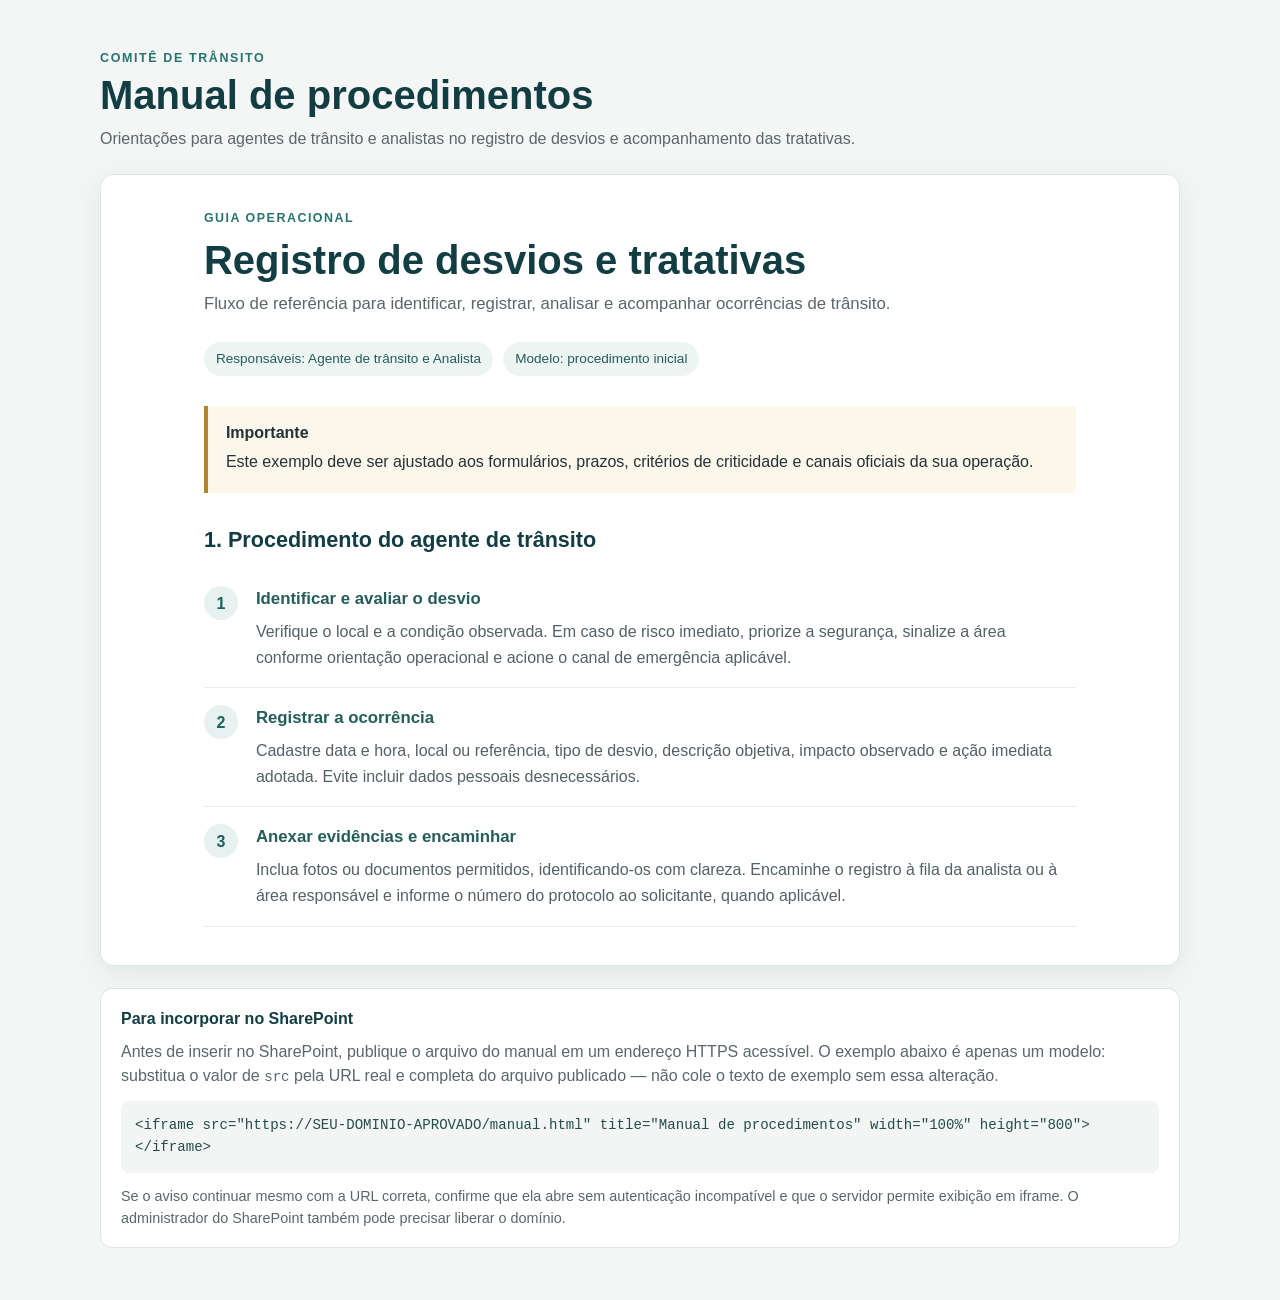
==== procedimentos/index.html @ 4026fc7e "Add files via upload" ====
<!DOCTYPE html>
<html lang="pt-BR">
  <head>
    <meta charset="UTF-8" />
    <meta name="viewport" content="width=device-width, initial-scale=1.0" />
    <meta name="theme-color" content="#123d43" />
    <title>Manual de Procedimentos | Trânsito</title>
    <link rel="stylesheet" href="styles.css" />
  </head>
  <body>
    <main class="page">
      <header class="page-header">
        <div class="eyebrow">COMITÊ DE TRÂNSITO</div>
        <h1>Manual de procedimentos</h1>
        <p>Orientações para agentes de trânsito e analistas no registro de desvios e acompanhamento das tratativas.</p>
      </header>

      <section class="manual-frame" aria-label="Manual de procedimentos incorporado">
        <iframe
          src="manual.html"
          title="Manual de procedimentos para registro de desvios e tratativas"
          loading="lazy"
        ></iframe>
      </section>

      <aside class="sharepoint-note">
        <strong>Para incorporar no SharePoint</strong>
        <p>Antes de inserir no SharePoint, publique o arquivo do manual em um endereço HTTPS acessível. O exemplo abaixo é apenas um modelo: substitua o valor de <code>src</code> pela URL real e completa do arquivo publicado — não cole o texto de exemplo sem essa alteração.</p>
        <pre><code>&lt;iframe src="https://SEU-DOMINIO-APROVADO/manual.html" title="Manual de procedimentos" width="100%" height="800"&gt;&lt;/iframe&gt;</code></pre>
        <p class="note-small">Se o aviso continuar mesmo com a URL correta, confirme que ela abre sem autenticação incompatível e que o servidor permite exibição em iframe. O administrador do SharePoint também pode precisar liberar o domínio.</p>
      </aside>
    </main>
  </body>
</html>
---- procedimentos/styles.css ----
* {
  box-sizing: border-box;
}

body {
  margin: 0;
  padding: clamp(20px, 4vw, 52px);
  background: #f3f6f5;
  color: #243238;
  font-family: Arial, sans-serif;
}

.page {
  width: min(1080px, 100%);
  margin: 0 auto;
}

.page-header {
  margin: 0 0 22px;
}

.eyebrow {
  color: #26746f;
  font-size: 0.78rem;
  font-weight: 700;
  letter-spacing: 0.13em;
}

h1 {
  margin: 8px 0;
  color: #123d43;
  font-size: clamp(1.8rem, 4vw, 2.5rem);
}

.page-header p {
  max-width: 760px;
  margin: 0;
  color: #58676b;
  line-height: 1.6;
}

.manual-frame {
  overflow: hidden;
  border: 1px solid #dce5e3;
  border-radius: 14px;
  background: #fff;
  box-shadow: 0 8px 28px rgb(25 57 55 / 8%);
}

.manual-frame iframe {
  display: block;
  width: 100%;
  height: 790px;
  border: 0;
}

.sharepoint-note {
  margin-top: 22px;
  padding: 18px 20px;
  border: 1px solid #dce5e3;
  border-radius: 12px;
  background: #fff;
  line-height: 1.55;
}

.sharepoint-note strong {
  color: #123d43;
}

.sharepoint-note p {
  margin: 8px 0;
  color: #58676b;
}

.sharepoint-note pre {
  overflow-x: auto;
  margin: 12px 0;
  padding: 14px;
  border-radius: 8px;
  background: #f2f5f4;
  color: #244c4b;
  white-space: pre-wrap;
  overflow-wrap: anywhere;
}

.sharepoint-note code {
  font-family: Consolas, monospace;
  font-size: 0.88rem;
}

.sharepoint-note .note-small {
  margin-bottom: 0;
  font-size: 0.9rem;
}

@media (max-width: 600px) {
  body {
    padding: 20px 14px;
  }

  .manual-frame iframe {
    height: 1050px;
  }
}
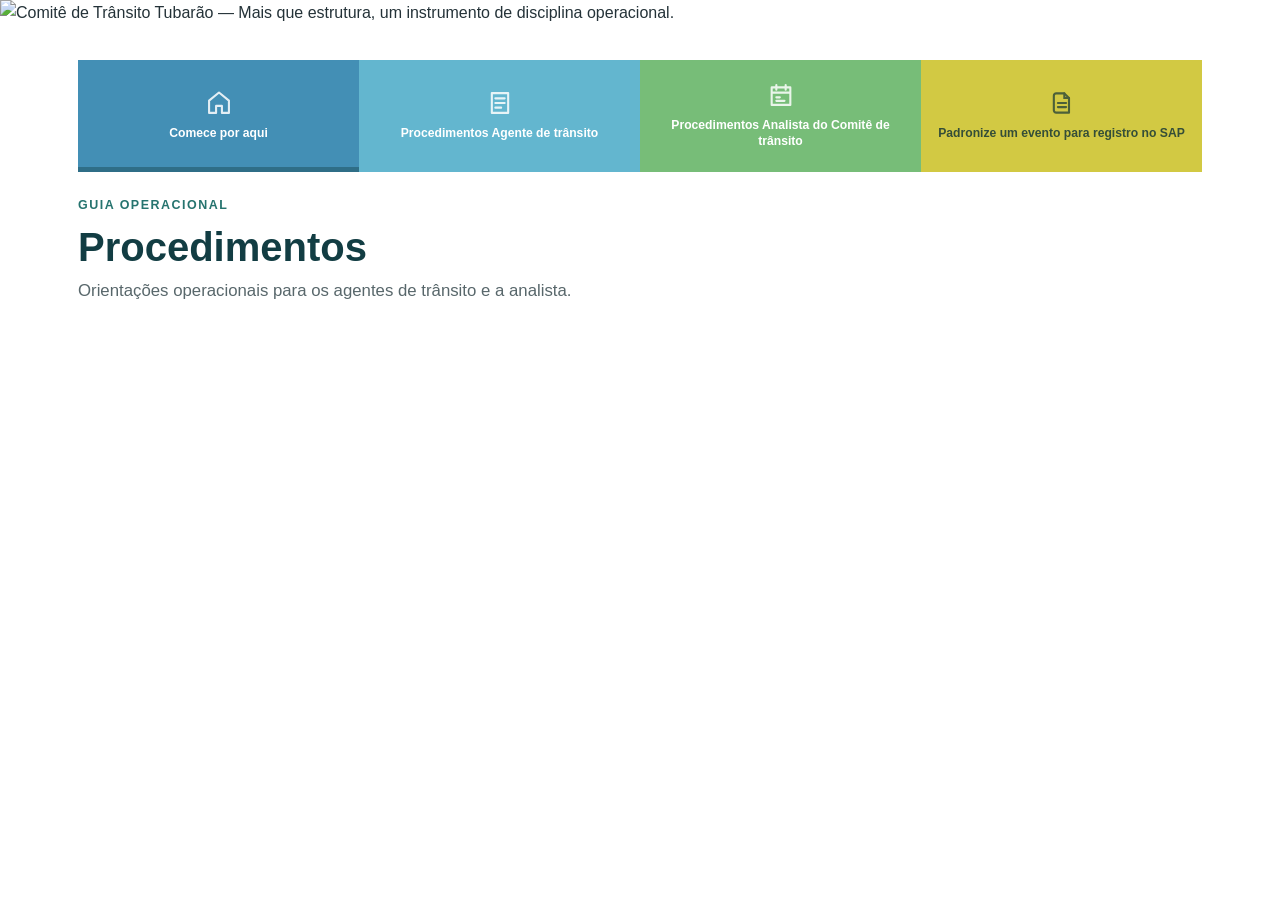
==== commit 8f66aca1: "Add files via upload" ====
--- a/procedimentos/index.html
+++ b/procedimentos/index.html
@@ -3,32 +3,347 @@
   <head>
     <meta charset="UTF-8" />
     <meta name="viewport" content="width=device-width, initial-scale=1.0" />
-    <meta name="theme-color" content="#123d43" />
-    <title>Manual de Procedimentos | Trânsito</title>
-    <link rel="stylesheet" href="styles.css" />
+    <title>Procedimento para desvios e tratativas</title>
+    <style>
+      :root { color-scheme: light; font-family: Arial, sans-serif; color: #243238; background: #fff; }
+      * { box-sizing: border-box; }
+      body { max-width: 980px; margin: 0 auto; padding: 34px clamp(20px, 5vw, 58px) 48px; line-height: 1.6; }
+      .label { color: #26746f; font-size: .78rem; font-weight: 700; letter-spacing: .12em; }
+      h1 { margin: 8px 0; color: #123d43; font-size: clamp(1.8rem, 4vw, 2.5rem); line-height: 1.15; }
+      .intro { margin: 0 0 24px; color: #58676b; font-size: 1.05rem; }
+      .meta { display: flex; flex-wrap: wrap; gap: 10px; margin-bottom: 30px; }
+      .meta span { border-radius: 999px; background: #edf5f3; color: #245d59; padding: 6px 12px; font-size: .85rem; }
+      .notice { border-left: 4px solid #b28627; background: #fbf7eb; padding: 14px 18px; margin: 24px 0 30px; }
+      .notice p { margin: 4px 0; }
+      h2 { margin: 30px 0 12px; color: #123d43; font-size: 1.35rem; }
+      h3 { margin: 0 0 6px; color: #245d59; font-size: 1.05rem; }
+      .step { display: grid; grid-template-columns: 38px 1fr; gap: 14px; padding: 17px 0; border-bottom: 1px solid #e7eceb; }
+      .number { display: grid; place-items: center; width: 34px; height: 34px; border-radius: 50%; background: #e7f1ef; color: #17625d; font-weight: 700; }
+      .step p, .role-card p { margin: 0; color: #526166; }
+      .role-grid { display: grid; grid-template-columns: repeat(2, minmax(0, 1fr)); gap: 16px; }
+      .role-card { border: 1px solid #e1e9e7; border-radius: 12px; padding: 18px; }
+      .role-card h3 { margin-bottom: 8px; }
+      .status-list { display: flex; flex-wrap: wrap; gap: 8px; padding: 0; list-style: none; }
+      .status-list li { padding: 7px 11px; border: 1px solid #dce7e4; border-radius: 8px; font-size: .9rem; }
+      body { max-width: none; margin: 0; padding: 0 0 48px; }
+      .banner { width: 100%; background: #fff; }
+      .banner img { display: block; width: 100%; max-width: 100%; height: auto; }
+      .content { display: grid; grid-template-columns: minmax(0, 1fr); align-items: start; gap: 24px; max-width: 1240px; margin: 0 auto; padding: 34px clamp(20px, 5vw, 58px) 0; }
+      .sidebar { padding: 0; border: 0; border-radius: 0; background: transparent; }
+      .sidebar-title { position: absolute; width: 1px; height: 1px; overflow: hidden; clip: rect(0, 0, 0, 0); white-space: nowrap; }
+      .page-content { min-width: 0; }
+      .procedure-links { display: grid; grid-template-columns: repeat(4, minmax(0, 1fr)); gap: 0; margin: 0; }
+      .sidebar-link, .procedure-link { display: flex; min-width: 0; min-height: 112px; flex-direction: column; align-items: center; justify-content: center; gap: 9px; padding: 14px 10px; border: 0; color: #fff; font-size: .76rem; font-weight: 700; line-height: 1.3; text-align: center; text-decoration: none; overflow-wrap: anywhere; }
+      .sidebar-link:nth-child(1) { background: #438fb5; }
+      .sidebar-link:nth-child(2) { background: #63b6cf; }
+      .sidebar-link:nth-child(3) { background: #77bd78; }
+      .procedure-link { background: #d2c943; color: #354e38; }
+      .sidebar-link:hover, .sidebar-link:focus-visible, .procedure-link:hover, .procedure-link:focus-visible { filter: brightness(.92); text-decoration: underline; }
+      .sidebar-link:focus-visible, .procedure-link:focus-visible { position: relative; z-index: 1; outline: 3px solid #123d43; outline-offset: -4px; }
+      .sidebar-link[aria-current="location"] { box-shadow: inset 0 -5px 0 rgb(18 61 67 / 40%); }
+      .sidebar-link svg, .procedure-link svg { flex: 0 0 28px; width: 28px; height: 28px; opacity: .85; }
+      .link-target { margin-top: 30px; }
+      .link-target p, .link-target li { color: #526166; }
+      .link-target li + li { margin-top: 8px; }
+      .diary-table-wrap { overflow-x: auto; margin-top: 14px; border: 1px solid #dce7e4; border-radius: 8px; }
+      .diary-table { width: 100%; min-width: 680px; border-collapse: collapse; background: #fff; text-align: left; }
+      .diary-table th, .diary-table td { padding: 11px 12px; border-bottom: 1px solid #e7eceb; vertical-align: top; }
+      .diary-table th { background: #edf5f3; color: #245d59; font-size: .9rem; }
+      .diary-table tbody tr:last-child td { border-bottom: 0; }
+      .standardizer { padding: 22px; border: 1px solid #dce7e4; border-radius: 12px; background: #f8fbfa; }
+      .standardizer h2 { margin-top: 0; }
+      .form-intro { color: #526166; }
+      .question-grid { display: grid; grid-template-columns: repeat(2, minmax(0, 1fr)); gap: 16px; }
+      .question { display: flex; flex-direction: column; gap: 6px; }
+      .question label { color: #243238; font-weight: 700; }
+      .question input, .question select, .question textarea { width: 100%; min-height: 44px; padding: 10px 12px; border: 1px solid #aebfbb; border-radius: 7px; font: inherit; }
+      .question textarea { min-height: 112px; resize: vertical; }
+      .question input:focus, .question select:focus, .question textarea:focus { outline: 3px solid rgb(0 126 114 / 18%); border-color: #007e72; }
+      #padronize-evento[hidden] { display: none; }
+      .form-actions { display: flex; flex-wrap: wrap; align-items: center; gap: 12px; margin-top: 20px; }
+      .primary-button, .copy-button { min-height: 44px; padding: 10px 16px; border: 0; border-radius: 7px; background: #007e72; color: #fff; font: inherit; font-weight: 700; cursor: pointer; }
+      .primary-button:hover, .copy-button:hover { background: #00665c; }
+      .copy-button:disabled { background: #82918f; cursor: not-allowed; }
+      .form-status { min-height: 1.5em; color: #245d59; }
+      .output-panel { margin-top: 24px; }
+      .output-panel[hidden] { display: none; }
+      .output-panel textarea { display: block; width: 100%; min-height: 340px; margin-top: 10px; padding: 14px; border: 1px solid #aebfbb; border-radius: 8px; font:  .95rem/1.5 Consolas, monospace; white-space: pre-wrap; }
+      #sap-title-output { min-height: 72px; }
+      .output-item + .output-item { margin-top: 24px; }
+      @media (max-width: 760px) { .content { grid-template-columns: minmax(0, 1fr); gap: 18px; padding-top: 24px; } .procedure-links { grid-template-columns: repeat(2, minmax(0, 1fr)); } .sidebar-link, .procedure-link { min-height: 100px; } .role-grid, .question-grid { grid-template-columns: 1fr; } .standardizer { padding: 16px; } }
+      @media (max-width: 420px) { body { padding-bottom: 32px; } .content { padding-right: 14px; padding-left: 14px; } .procedure-links { gap: 1px; } .sidebar-link, .procedure-link { min-height: 92px; padding: 10px 7px; font-size: .7rem; } .sidebar-link svg, .procedure-link svg { flex-basis: 24px; width: 24px; height: 24px; } h1 { overflow-wrap: anywhere; } }
+    </style>
   </head>
   <body>
-    <main class="page">
-      <header class="page-header">
-        <div class="eyebrow">COMITÊ DE TRÂNSITO</div>
-        <h1>Manual de procedimentos</h1>
-        <p>Orientações para agentes de trânsito e analistas no registro de desvios e acompanhamento das tratativas.</p>
-      </header>
-
-      <section class="manual-frame" aria-label="Manual de procedimentos incorporado">
-        <iframe
-          src="manual.html"
-          title="Manual de procedimentos para registro de desvios e tratativas"
-          loading="lazy"
-        ></iframe>
-      </section>
-
-      <aside class="sharepoint-note">
-        <strong>Para incorporar no SharePoint</strong>
-        <p>Antes de inserir no SharePoint, publique o arquivo do manual em um endereço HTTPS acessível. O exemplo abaixo é apenas um modelo: substitua o valor de <code>src</code> pela URL real e completa do arquivo publicado — não cole o texto de exemplo sem essa alteração.</p>
-        <pre><code>&lt;iframe src="https://SEU-DOMINIO-APROVADO/manual.html" title="Manual de procedimentos" width="100%" height="800"&gt;&lt;/iframe&gt;</code></pre>
-        <p class="note-small">Se o aviso continuar mesmo com a URL correta, confirme que ela abre sem autenticação incompatível e que o servidor permite exibição em iframe. O administrador do SharePoint também pode precisar liberar o domínio.</p>
+    <header class="banner">
+      <img src="Banner - procedimentos Comitê (7).png" alt="Comitê de Trânsito Tubarão — Mais que estrutura, um instrumento de disciplina operacional." />
+    </header>
+    <main class="content">
+      <aside class="sidebar" aria-label="Menu lateral">
+        <p class="sidebar-title">Navegação da página</p>
+        <nav class="procedure-links" aria-label="Navegação da página">
+          <a class="sidebar-link" href="#inicio" aria-current="location">
+            <svg viewBox="0 0 24 24" fill="none" aria-hidden="true" focusable="false"><path d="m3.5 10 8.5-7 8.5 7v10.5h-6v-6h-5v6h-6V10Z" stroke="currentColor" stroke-width="1.8" stroke-linejoin="round" /></svg>
+            <span>Comece por aqui</span>
+          </a>
+          <a class="sidebar-link" href="#procedimentos-agente">
+            <svg viewBox="0 0 24 24" fill="none" aria-hidden="true" focusable="false"><path d="M5 3.5h14v17H5zM8 8h8M8 12h8M8 16h5" stroke="currentColor" stroke-width="1.8" stroke-linecap="round" stroke-linejoin="round" /></svg>
+            <span>Procedimentos Agente de trânsito</span>
+          </a>
+          <a class="sidebar-link" href="#procedimentos-analista">
+            <svg viewBox="0 0 24 24" fill="none" aria-hidden="true" focusable="false"><path d="M4 5.5h16v15H4zM8 3.5v4M16 3.5v4M4 10h16M8 14h3M8 17h7" stroke="currentColor" stroke-width="1.8" stroke-linecap="round" stroke-linejoin="round" /></svg>
+            <span>Procedimentos Analista do Comitê de trânsito</span>
+          </a>
+          <a class="procedure-link" href="#padronize-evento" aria-controls="padronize-evento" aria-expanded="false">
+            <svg viewBox="0 0 24 24" fill="none" aria-hidden="true" focusable="false">
+              <path d="M7 3.75h7l4 4v12.5H7a2 2 0 0 1-2-2v-12.5a2 2 0 0 1 2-2Z" stroke="currentColor" stroke-width="1.8" stroke-linejoin="round" />
+              <path d="M14 3.75v4h4M8.5 12h7M8.5 15.5h7" stroke="currentColor" stroke-width="1.8" stroke-linecap="round" />
+            </svg>
+            <span>Padronize um evento para registro no SAP</span>
+          </a>
+        </nav>
       </aside>
+      <div class="page-content" id="inicio">
+        <div class="label">GUIA OPERACIONAL</div>
+        <h1>Procedimentos</h1>
+        <p class="intro">Orientações operacionais para os agentes de trânsito e a analista.</p>
+        <section class="link-target" id="procedimentos-agente" aria-labelledby="agente-title">
+          <h2 id="agente-title">Procedimentos Agente de trânsito</h2>
+        </section>
+        <section class="link-target" id="procedimentos-analista" aria-labelledby="analista-title">
+          <h2 id="analista-title">Procedimentos Analista do Comitê de trânsito</h2>
+          <p>As atividades da analista incluem organizar e acompanhar os registros do Comitê de Trânsito, conferir se as informações e evidências estão completas e manter o andamento das tratativas documentado.</p>
+          <ol>
+            <li>Receber e conferir os dados do desvio, identificando informações ausentes ou inconsistentes.</li>
+            <li>Verificar se as evidências e os documentos relacionados estão disponíveis e vinculados ao registro correspondente no SAP.</li>
+            <li>Padronizar a descrição do incidente conforme a matriz e revisar o título e os dados antes do registro ou da atualização.</li>
+            <li>Registrar o andamento e as tratativas, direcionando pendências às pessoas responsáveis.</li>
+            <li>Quando houver informações pessoais ou sensíveis, encaminhá-las conforme o procedimento aplicável, usando o ID do registro SAP e respeitando a LGPD.</li>
+          </ol>
+          <h3>Diário de bordo — horários e locais de atuação</h3>
+          <p>Registre cada atividade com o horário e o local efetivamente realizados. Os campos abaixo são um modelo para preenchimento, não uma escala fixa.</p>
+          <div class="diary-table-wrap" tabindex="0" aria-label="Tabela de diário de bordo; em telas pequenas, deslize para ver todas as colunas">
+            <table class="diary-table">
+              <thead>
+                <tr><th scope="col">Data</th><th scope="col">Horário</th><th scope="col">Local de atuação</th><th scope="col">Atividade / procedimento</th><th scope="col">Registro ou encaminhamento</th></tr>
+              </thead>
+              <tbody>
+                <tr><td>Preencher</td><td>Preencher</td><td>Preencher</td><td>Descrever a atividade realizada</td><td>Informar ID SAP, resultado ou pendência</td></tr>
+                <tr><td>Preencher</td><td>Preencher</td><td>Preencher</td><td>Descrever a atividade realizada</td><td>Informar ID SAP, resultado ou pendência</td></tr>
+                <tr><td>Preencher</td><td>Preencher</td><td>Preencher</td><td>Descrever a atividade realizada</td><td>Informar ID SAP, resultado ou pendência</td></tr>
+              </tbody>
+            </table>
+          </div>
+        </section>
+        <section class="link-target standardizer" id="padronize-evento" aria-labelledby="form-title" hidden>
+      <h2 id="form-title">Padronização da descrição do incidente</h2>
+      <p class="form-intro">Responda às perguntas abaixo. O texto será montado no padrão do Excel, sem campos em branco e com espaços extras removidos. Confira os dados antes de copiar para o SAP.</p>
+      <form id="incident-form">
+        <div class="question-grid">
+          <div class="question">
+            <label for="deviation">1. Descrição do desvio (matriz)</label>
+            <textarea id="deviation" name="deviation" rows="4" autocomplete="off" required></textarea>
+          </div>
+          <div class="question">
+            <label for="person">2. Condutor/passageiro (iniciais ou NI)</label>
+            <input id="person" name="person" type="text" placeholder="Iniciais ou NI" autocomplete="off" required />
+          </div>
+          <div class="question">
+            <label for="registration">3. Matrícula do condutor/passageiro</label>
+            <input id="registration" name="registration" type="text" autocomplete="off" required />
+          </div>
+          <div class="question">
+            <label for="rfid">4. RFID do crachá (verso do crachá)</label>
+            <input id="rfid" name="rfid" type="text" autocomplete="off" required />
+          </div>
+          <div class="question">
+            <label for="company">5. Empresa do condutor/passageiro</label>
+            <input id="company" name="company" type="text" autocomplete="organization" required />
+          </div>
+          <div class="question">
+            <label for="plate">6. Placa do veículo abordado</label>
+            <input id="plate" name="plate" type="text" autocomplete="off" required />
+          </div>
+          <div class="question">
+            <label for="vehicle-company">7. Empresa/locadora do veículo abordado</label>
+            <input id="vehicle-company" name="vehicleCompany" type="text" autocomplete="organization" required />
+          </div>
+          <div class="question">
+            <label for="sap-title">8. Título padrão do SAP</label>
+            <select id="sap-title" name="sapTitle" required>
+              <option value="">Selecione uma opção</option>
+              <option>01. [COMITÊ DE TRÂNSITO] Condutor sem cinto de segurança em veículo em movimento.</option>
+              <option>02. [COMITÊ DE TRÂNSITO] Passageiro sem cinto de segurança em veículo em movimento.</option>
+              <option>03. [COMITÊ DE TRÂNSITO] Uso de celular durante a condução.</option>
+              <option>04. [COMITÊ DE TRÂNSITO] Não realizar parada obrigatória antes da PN.</option>
+              <option>05. [COMITÊ DE TRÂNSITO] Não cumprir procedimento de transposição de PN.</option>
+              <option>06. [COMITÊ DE TRÂNSITO] Conduzir veículo sem condições adequadas de segurança.</option>
+              <option>07. [COMITÊ DE TRÂNSITO] Descumprir a sinalização de trânsito.</option>
+              <option>08. [COMITÊ DE TRÂNSITO] Direção perigosa ou transporte irregular de carga.</option>
+              <option>09. [COMITÊ DE TRÂNSITO] Não conceder preferência ao pedestre.</option>
+              <option>10. [COMITÊ DE TRÂNSITO] Conduzir veículo com CNH incompatível.</option>
+              <option>11. [COMITÊ DE TRÂNSITO] Transitar em velocidade incompatível com a via.</option>
+              <option>12. [COMITÊ DE TRÂNSITO] Transitar em marcha ré de forma indevida.</option>
+              <option>13. [COMITÊ DE TRÂNSITO] Conduzir veículo mobilizado sem documentação Vale obrigatória.</option>
+              <option>14. [COMITÊ DE TRÂNSITO] Conduzir veículo sem documentação obrigatória do CTB.</option>
+              <option>15. [COMITÊ DE TRÂNSITO] Não atender agentes de trânsito ou recusar identificação.</option>
+              <option>16. [COMITÊ DE TRÂNSITO] Transportar carga de forma irregular.</option>
+              <option>17. [COMITÊ DE TRÂNSITO] Estacionar ou parar veículo em desacordo com as regras.</option>
+              <option>18. [COMITÊ DE TRÂNSITO] Condição ou comportamento inseguro.</option>
+              <option>19. [COMITÊ DE TRÂNSITO] Descumprir fluxo de interdição de vias.</option>
+              <option>20. [COMITÊ DE TRÂNSITO] Descumprir restrição de circulação em horários críticos.</option>
+              <option>21. [COMITÊ DE TRÂNSITO] Excesso de velocidade superior a 7% e até 20%.</option>
+              <option>22. [COMITÊ DE TRÂNSITO] Excesso de velocidade superior a 20% e até 50%.</option>
+              <option>23. [COMITÊ DE TRÂNSITO] Excesso de velocidade superior a 50% ou acima de 120 km/h.</option>
+            </select>
+          </div>
+        </div>
+        <div class="form-actions">
+          <button class="primary-button" type="submit">Gerar descrição para o SAP</button>
+          <span class="form-status" id="form-status" role="status" aria-live="polite"></span>
+        </div>
+      </form>
+      <div class="output-panel" id="output-panel" hidden>
+        <div class="output-item">
+          <label for="sap-title-output"><strong>Título padrão do SAP — copie para o campo de título</strong></label>
+          <textarea id="sap-title-output" readonly spellcheck="false" rows="2"></textarea>
+          <div class="form-actions">
+            <button class="copy-button" id="copy-title-button" type="button">Copiar título</button>
+            <span class="form-status" id="copy-title-status" role="status" aria-live="polite"></span>
+          </div>
+        </div>
+        <div class="output-item">
+          <label for="sap-output"><strong>Descrição padronizada — revise e copie para o SAP</strong></label>
+          <textarea id="sap-output" readonly spellcheck="false"></textarea>
+          <div class="form-actions">
+            <button class="copy-button" id="copy-button" type="button">Copiar descrição</button>
+            <span class="form-status" id="copy-status" role="status" aria-live="polite"></span>
+          </div>
+        </div>
+      </div>
+        </section>
+      </div>
     </main>
+    <script>
+      const navigationLinks = document.querySelectorAll('.sidebar-link, .procedure-link');
+      const pageSections = ['procedimentos-agente', 'procedimentos-analista', 'padronize-evento']
+        .map((id) => document.getElementById(id));
+      const homeContent = document.querySelectorAll('#inicio > .label, #inicio > h1, #inicio > .intro');
+
+      function showPage(targetId) {
+        homeContent.forEach((element) => {
+          element.hidden = targetId !== 'inicio';
+        });
+        pageSections.forEach((section) => {
+          section.hidden = section.id !== targetId;
+        });
+        navigationLinks.forEach((link) => {
+          const isCurrent = link.getAttribute('href') === `#${targetId}`;
+          if (isCurrent) link.setAttribute('aria-current', 'location');
+          else link.removeAttribute('aria-current');
+          if (link.classList.contains('procedure-link')) {
+            link.setAttribute('aria-expanded', String(isCurrent));
+          }
+        });
+      }
+
+      navigationLinks.forEach((link) => {
+        link.addEventListener('click', (event) => {
+          event.preventDefault();
+          const targetId = link.getAttribute('href').slice(1);
+          showPage(targetId);
+          history.replaceState(null, '', `#${targetId}`);
+          document.querySelector('.page-content').scrollIntoView({ behavior: 'smooth', block: 'start' });
+        });
+      });
+
+      showPage('inicio');
+      const procedureSection = document.getElementById('padronize-evento');
+
+      const incidentForm = document.getElementById('incident-form');
+      const fieldNames = ['deviation', 'person', 'registration', 'rfid', 'company', 'plate', 'vehicle-company', 'sap-title'];
+      const outputPanel = document.getElementById('output-panel');
+      const output = document.getElementById('sap-output');
+      const titleOutput = document.getElementById('sap-title-output');
+      const formStatus = document.getElementById('form-status');
+      const copyStatus = document.getElementById('copy-status');
+      const copyTitleStatus = document.getElementById('copy-title-status');
+
+      function clean(value) {
+        return value.replace(/\s+/g, ' ').trim();
+      }
+
+      fieldNames.forEach((name) => {
+        const field = document.getElementById(name);
+        field.addEventListener('input', () => {
+          field.setCustomValidity(clean(field.value) ? '' : 'Preencha este campo.');
+        });
+      });
+
+      incidentForm.addEventListener('submit', (event) => {
+        event.preventDefault();
+        const values = {};
+        let firstInvalid = null;
+
+        fieldNames.forEach((name) => {
+          const field = document.getElementById(name);
+          values[name] = clean(field.value);
+          field.setCustomValidity(values[name] ? '' : 'Preencha este campo.');
+          if (!values[name] && !firstInvalid) firstInvalid = field;
+        });
+
+        if (firstInvalid) {
+          firstInvalid.reportValidity();
+          firstInvalid.focus();
+          return;
+        }
+
+        titleOutput.value = values['sap-title'];
+        output.value = [
+          `Descrição do desvio (matriz): ${values.deviation}`,
+          `Condutor/passageiro (iniciais ou NI): ${values.person}`,
+          `Matrícula condutor/passageiro: ${values.registration}`,
+          `RFID do crachá (verso do crachá): ${values.rfid}`,
+          `Empresa do condutor/passageiro: ${values.company}`,
+          `Placa do veículo abordado: ${values.plate}`,
+          `Empresa/locadora veículo abordado: ${values['vehicle-company']}`,
+          'Evidências:',
+          'a) Registros contendo fotos com data e hora ou vídeos, relatórios do veículo estão disponíveis no SAP',
+          'b) Em atendimento a LGPD informações pessoais e sensíveis - dados de documentos pessoais, imagem e vídeos de pessoas são encaminhadas por e-mail com o ID do registro SAP para a liderança Vale responsável pelo empregado Vale ou contratado.'
+        ].join('\n');
+
+        outputPanel.hidden = false;
+        formStatus.textContent = 'Descrição gerada. Revise o conteúdo antes de copiar.';
+        output.focus();
+      });
+
+      document.getElementById('copy-title-button').addEventListener('click', async () => {
+        try {
+          await navigator.clipboard.writeText(titleOutput.value);
+          copyTitleStatus.textContent = 'Título copiado.';
+        } catch (error) {
+          titleOutput.focus();
+          titleOutput.select();
+          const copied = document.execCommand('copy');
+          copyTitleStatus.textContent = copied
+            ? 'Título copiado.'
+            : 'Não foi possível copiar automaticamente. Selecione e copie o título.';
+        }
+      });
+
+      document.getElementById('copy-button').addEventListener('click', async () => {
+        try {
+          await navigator.clipboard.writeText(output.value);
+          copyStatus.textContent = 'Informação copiada.';
+        } catch (error) {
+          output.focus();
+          output.select();
+          const copied = document.execCommand('copy');
+          copyStatus.textContent = copied
+            ? 'Informação copiada.'
+            : 'Não foi possível copiar automaticamente. Selecione e copie o texto.';
+        }
+      });
+    </script>
   </body>
 </html>
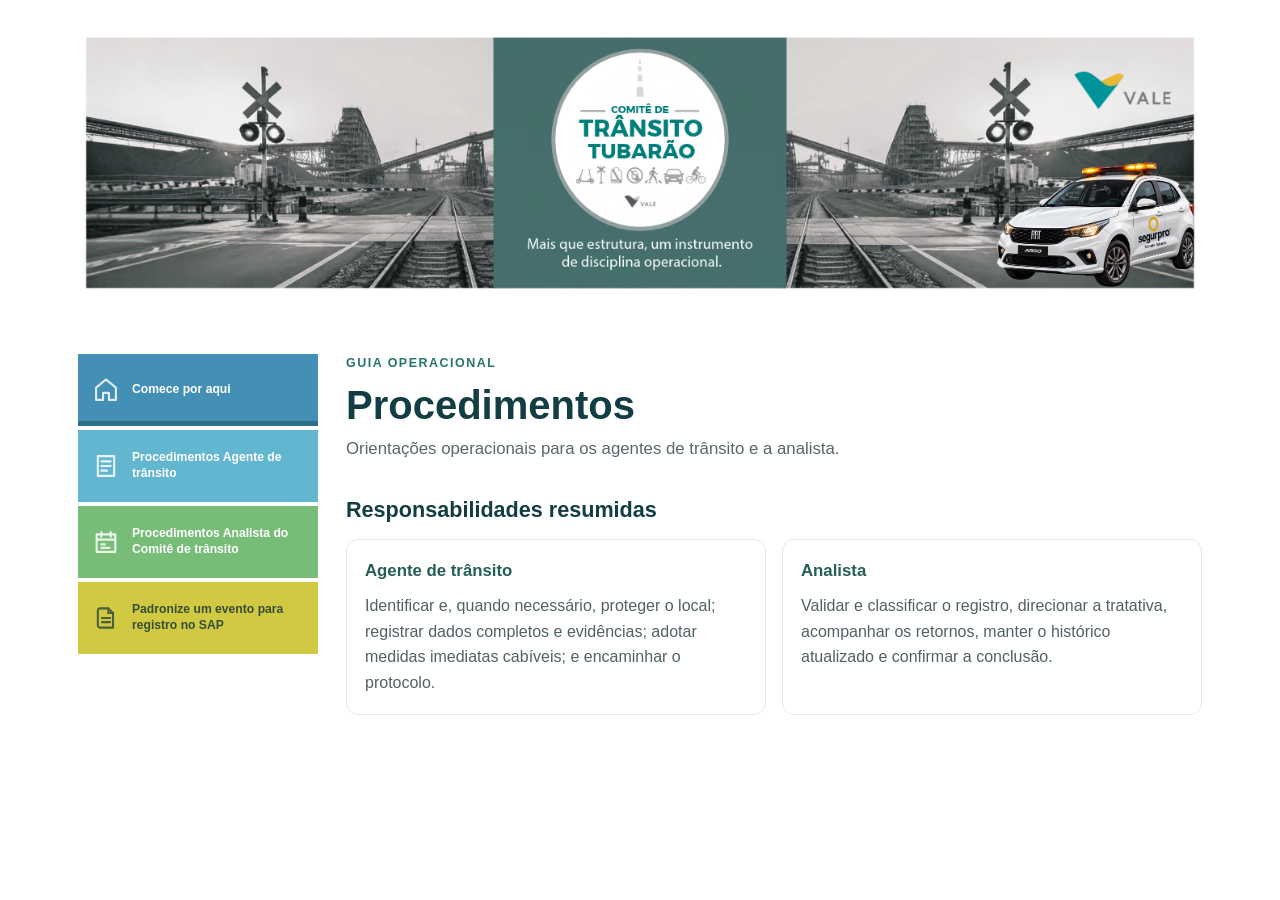
==== commit 576df2e0: "Add files via upload" ====
--- a/procedimentos/index.html
+++ b/procedimentos/index.html
@@ -28,12 +28,12 @@
       body { max-width: none; margin: 0; padding: 0 0 48px; }
       .banner { width: 100%; background: #fff; }
       .banner img { display: block; width: 100%; max-width: 100%; height: auto; }
-      .content { display: grid; grid-template-columns: minmax(0, 1fr); align-items: start; gap: 24px; max-width: 1240px; margin: 0 auto; padding: 34px clamp(20px, 5vw, 58px) 0; }
-      .sidebar { padding: 0; border: 0; border-radius: 0; background: transparent; }
+      .content { display: grid; grid-template-columns: minmax(190px, 240px) minmax(0, 1fr); align-items: start; gap: 28px; max-width: 1240px; margin: 0 auto; padding: 34px clamp(20px, 5vw, 58px) 0; }
+      .sidebar { position: sticky; top: 20px; min-width: 0; padding: 0; border: 0; border-radius: 0; background: transparent; }
       .sidebar-title { position: absolute; width: 1px; height: 1px; overflow: hidden; clip: rect(0, 0, 0, 0); white-space: nowrap; }
       .page-content { min-width: 0; }
-      .procedure-links { display: grid; grid-template-columns: repeat(4, minmax(0, 1fr)); gap: 0; margin: 0; }
-      .sidebar-link, .procedure-link { display: flex; min-width: 0; min-height: 112px; flex-direction: column; align-items: center; justify-content: center; gap: 9px; padding: 14px 10px; border: 0; color: #fff; font-size: .76rem; font-weight: 700; line-height: 1.3; text-align: center; text-decoration: none; overflow-wrap: anywhere; }
+      .procedure-links { display: grid; grid-template-columns: minmax(0, 1fr); gap: 4px; margin: 0; }
+      .sidebar-link, .procedure-link { display: flex; min-width: 0; min-height: 72px; flex-direction: row; align-items: center; justify-content: flex-start; gap: 12px; padding: 14px; border: 0; color: #fff; font-size: .76rem; font-weight: 700; line-height: 1.3; text-align: left; text-decoration: none; overflow-wrap: anywhere; }
       .sidebar-link:nth-child(1) { background: #438fb5; }
       .sidebar-link:nth-child(2) { background: #63b6cf; }
       .sidebar-link:nth-child(3) { background: #77bd78; }
@@ -70,7 +70,7 @@
       .output-panel textarea { display: block; width: 100%; min-height: 340px; margin-top: 10px; padding: 14px; border: 1px solid #aebfbb; border-radius: 8px; font:  .95rem/1.5 Consolas, monospace; white-space: pre-wrap; }
       #sap-title-output { min-height: 72px; }
       .output-item + .output-item { margin-top: 24px; }
-      @media (max-width: 760px) { .content { grid-template-columns: minmax(0, 1fr); gap: 18px; padding-top: 24px; } .procedure-links { grid-template-columns: repeat(2, minmax(0, 1fr)); } .sidebar-link, .procedure-link { min-height: 100px; } .role-grid, .question-grid { grid-template-columns: 1fr; } .standardizer { padding: 16px; } }
+      @media (max-width: 760px) { .content { grid-template-columns: minmax(0, 1fr); gap: 18px; padding-top: 24px; } .sidebar { position: static; } .procedure-links { display: flex; gap: 8px; overflow-x: auto; overscroll-behavior-x: contain; padding-bottom: 8px; scrollbar-width: thin; scrollbar-color: #78918d #edf5f3; } .sidebar-link, .procedure-link { flex: 0 0 170px; min-height: 100px; flex-direction: column; justify-content: center; padding: 12px 10px; text-align: center; } .procedure-links::-webkit-scrollbar { height: 8px; } .procedure-links::-webkit-scrollbar-track { background: #edf5f3; border-radius: 999px; } .procedure-links::-webkit-scrollbar-thumb { background: #78918d; border-radius: 999px; } .role-grid, .question-grid { grid-template-columns: 1fr; } .standardizer { padding: 16px; } }
       @media (max-width: 420px) { body { padding-bottom: 32px; } .content { padding-right: 14px; padding-left: 14px; } .procedure-links { gap: 1px; } .sidebar-link, .procedure-link { min-height: 92px; padding: 10px 7px; font-size: .7rem; } .sidebar-link svg, .procedure-link svg { flex-basis: 24px; width: 24px; height: 24px; } h1 { overflow-wrap: anywhere; } }
     </style>
   </head>
@@ -107,19 +107,48 @@
         <div class="label">GUIA OPERACIONAL</div>
         <h1>Procedimentos</h1>
         <p class="intro">Orientações operacionais para os agentes de trânsito e a analista.</p>
+        <section class="link-target" id="responsabilidades" aria-labelledby="responsabilidades-title">
+          <h2 id="responsabilidades-title">Responsabilidades resumidas</h2>
+          <div class="role-grid">
+            <article class="role-card">
+              <h3>Agente de trânsito</h3>
+              <p>Identificar e, quando necessário, proteger o local; registrar dados completos e evidências; adotar medidas imediatas cabíveis; e encaminhar o protocolo.</p>
+            </article>
+            <article class="role-card">
+              <h3>Analista</h3>
+              <p>Validar e classificar o registro, direcionar a tratativa, acompanhar os retornos, manter o histórico atualizado e confirmar a conclusão.</p>
+            </article>
+          </div>
+        </section>
         <section class="link-target" id="procedimentos-agente" aria-labelledby="agente-title">
           <h2 id="agente-title">Procedimentos Agente de trânsito</h2>
+          <div class="step">
+            <span class="number" aria-hidden="true">1</span>
+            <div><h3>Identificar e avaliar o desvio</h3><p>Verifique o local e a condição observada. Em caso de risco imediato, priorize a segurança, sinalize a área conforme orientação operacional e acione o canal de emergência aplicável.</p></div>
+          </div>
+          <div class="step">
+            <span class="number" aria-hidden="true">2</span>
+            <div><h3>Registrar a ocorrência</h3><p>Cadastre data e hora, local ou referência, tipo de desvio, descrição objetiva, impacto observado e ação imediata adotada. Evite incluir dados pessoais desnecessários.</p></div>
+          </div>
+          <div class="step">
+            <span class="number" aria-hidden="true">3</span>
+            <div><h3>Anexar evidências e encaminhar</h3><p>Inclua fotos ou documentos permitidos, identificando-os com clareza. Encaminhe o registro à fila da analista ou à área responsável e informe o número do protocolo.</p></div>
+          </div>
         </section>
         <section class="link-target" id="procedimentos-analista" aria-labelledby="analista-title">
           <h2 id="analista-title">Procedimentos Analista do Comitê de trânsito</h2>
-          <p>As atividades da analista incluem organizar e acompanhar os registros do Comitê de Trânsito, conferir se as informações e evidências estão completas e manter o andamento das tratativas documentado.</p>
-          <ol>
-            <li>Receber e conferir os dados do desvio, identificando informações ausentes ou inconsistentes.</li>
-            <li>Verificar se as evidências e os documentos relacionados estão disponíveis e vinculados ao registro correspondente no SAP.</li>
-            <li>Padronizar a descrição do incidente conforme a matriz e revisar o título e os dados antes do registro ou da atualização.</li>
-            <li>Registrar o andamento e as tratativas, direcionando pendências às pessoas responsáveis.</li>
-            <li>Quando houver informações pessoais ou sensíveis, encaminhá-las conforme o procedimento aplicável, usando o ID do registro SAP e respeitando a LGPD.</li>
-          </ol>
+          <div class="step">
+            <span class="number" aria-hidden="true">1</span>
+            <div><h3>Validar o cadastro</h3><p>Confira se o registro contém informações suficientes, se não há duplicidade e se as evidências correspondem à ocorrência. Solicite complementação ao agente quando necessário.</p></div>
+          </div>
+          <div class="step">
+            <span class="number" aria-hidden="true">2</span>
+            <div><h3>Classificar e direcionar</h3><p>Atribua categoria e prioridade conforme os critérios internos. Direcione para a área responsável, registrando responsável, data do encaminhamento e prazo definido pela operação.</p></div>
+          </div>
+          <div class="step">
+            <span class="number" aria-hidden="true">3</span>
+            <div><h3>Acompanhar a tratativa e concluir</h3><p>Monitore o prazo, registre interações e atualize o histórico. Ao receber a resposta, valide a evidência da solução, comunique o resultado aos envolvidos e encerre o registro ou justifique a pendência.</p></div>
+          </div>
           <h3>Diário de bordo — horários e locais de atuação</h3>
           <p>Registre cada atividade com o horário e o local efetivamente realizados. Os campos abaixo são um modelo para preenchimento, não uma escala fixa.</p>
           <div class="diary-table-wrap" tabindex="0" aria-label="Tabela de diário de bordo; em telas pequenas, deslize para ver todas as colunas">
@@ -228,7 +257,7 @@
       const navigationLinks = document.querySelectorAll('.sidebar-link, .procedure-link');
       const pageSections = ['procedimentos-agente', 'procedimentos-analista', 'padronize-evento']
         .map((id) => document.getElementById(id));
-      const homeContent = document.querySelectorAll('#inicio > .label, #inicio > h1, #inicio > .intro');
+      const homeContent = document.querySelectorAll('#inicio > .label, #inicio > h1, #inicio > .intro, #responsabilidades');
 
       function showPage(targetId) {
         homeContent.forEach((element) => {
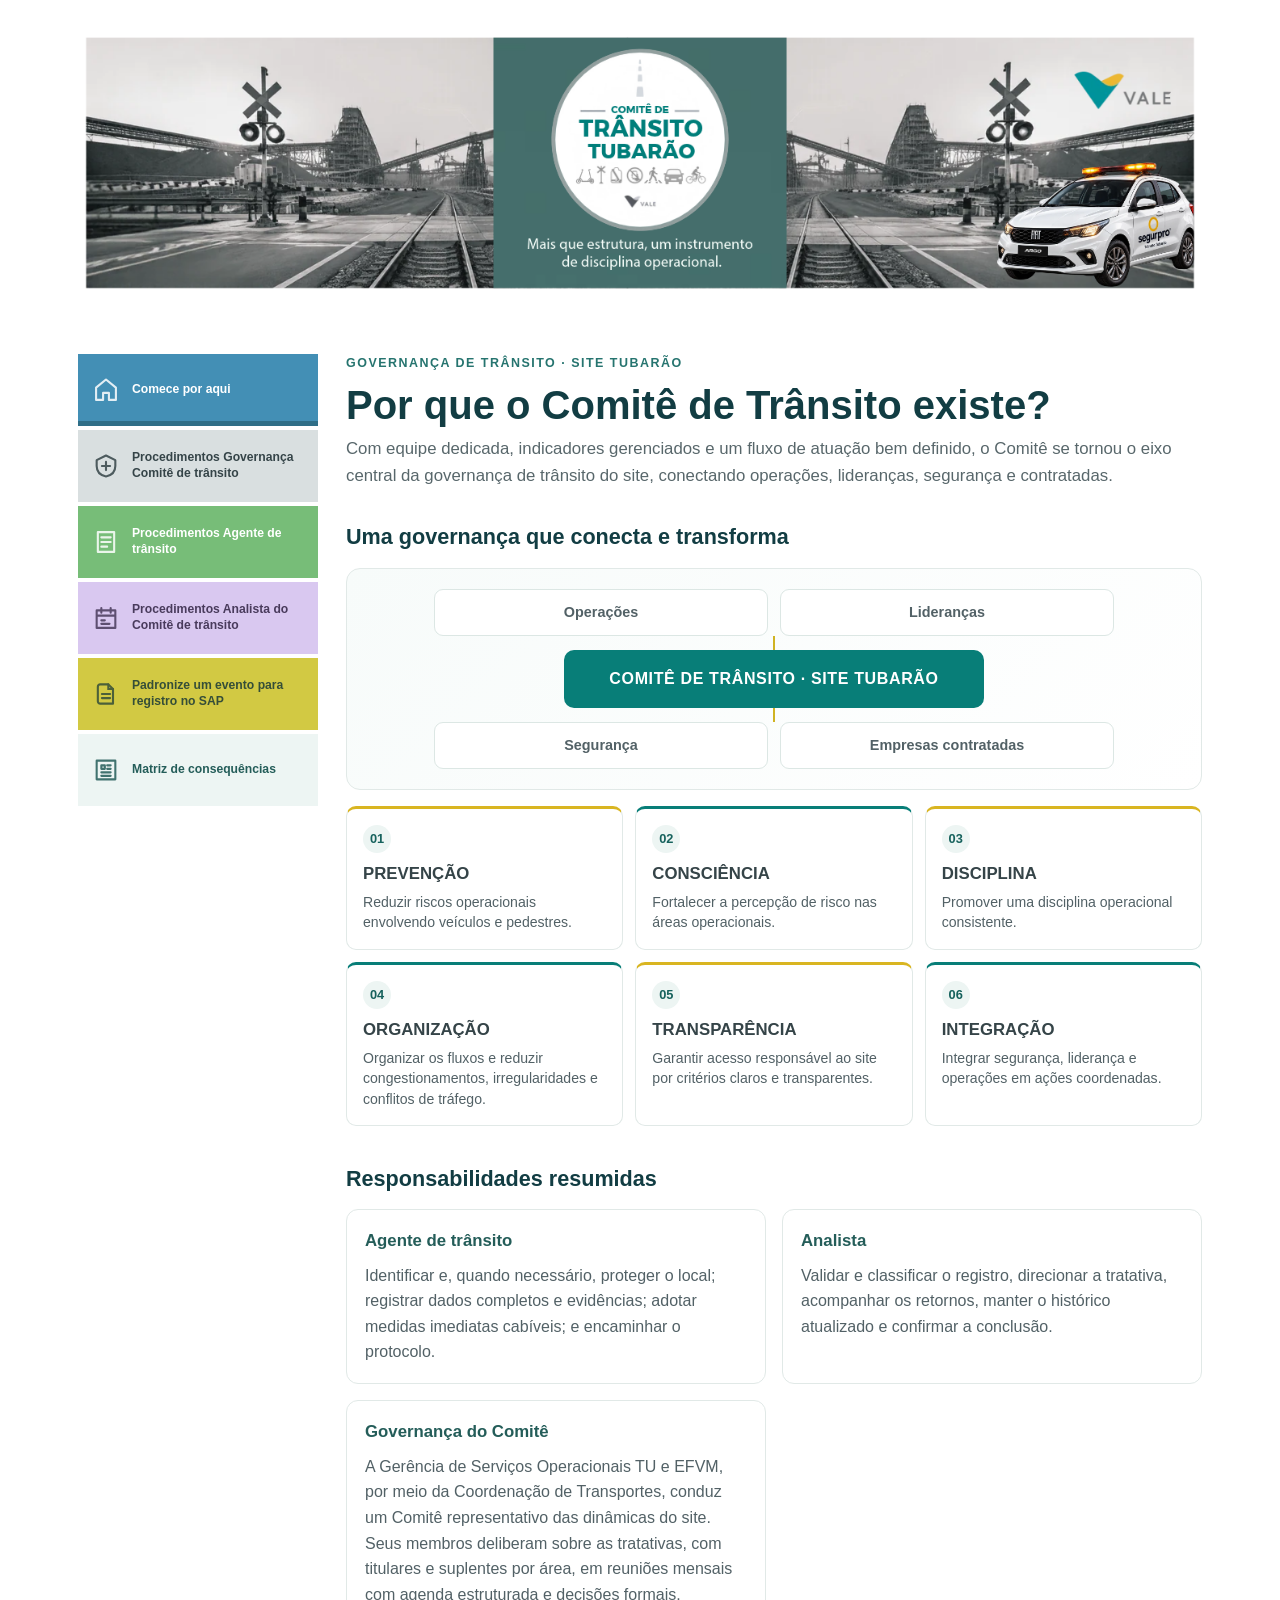
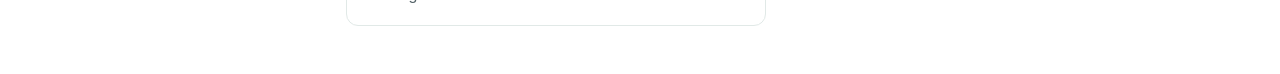
==== commit 44bf6bd0: "Add files via upload" ====
--- a/procedimentos/index.html
+++ b/procedimentos/index.html
@@ -21,6 +21,21 @@
       .number { display: grid; place-items: center; width: 34px; height: 34px; border-radius: 50%; background: #e7f1ef; color: #17625d; font-weight: 700; }
       .step p, .role-card p { margin: 0; color: #526166; }
       .role-grid { display: grid; grid-template-columns: repeat(2, minmax(0, 1fr)); gap: 16px; }
+      .institutional-visual { margin: 28px 0 36px; }
+      .institutional-visual h2 { margin-bottom: 14px; }
+      .connection-map { padding: 20px; border: 1px solid #e1e9e7; border-radius: 14px; background: linear-gradient(135deg, #f7fbfa, #fff); }
+      .stakeholder-row { display: grid; grid-template-columns: repeat(2, minmax(0, 1fr)); gap: 12px; max-width: 680px; margin: 0 auto; }
+      .stakeholder { padding: 11px 14px; border: 1px solid #dce7e4; border-radius: 9px; background: #fff; color: #526166; font-size: .9rem; font-weight: 700; text-align: center; }
+      .committee-core { position: relative; width: min(420px, 100%); margin: 14px auto; padding: 16px; border-radius: 10px; background: #087e78; color: #fff; font-weight: 700; letter-spacing: .04em; text-align: center; }
+      .committee-core::before, .committee-core::after { position: absolute; left: 50%; width: 2px; height: 14px; background: #d0b323; content: ''; transform: translateX(-50%); }
+      .committee-core::before { bottom: 100%; }
+      .committee-core::after { top: 100%; }
+      .pillar-grid { display: grid; grid-template-columns: repeat(3, minmax(0, 1fr)); gap: 12px; margin-top: 16px; }
+      .pillar { min-height: 142px; padding: 16px; border: 1px solid #e1e9e7; border-top: 3px solid #d9b521; border-radius: 10px; background: #fff; }
+      .pillar:nth-child(2n) { border-top-color: #087e78; }
+      .pillar-number { display: inline-grid; width: 28px; height: 28px; place-items: center; margin-bottom: 8px; border-radius: 50%; background: #edf5f3; color: #17625d; font-size: .8rem; font-weight: 700; }
+      .pillar h3 { margin-bottom: 4px; color: #354448; text-transform: uppercase; }
+      .pillar p { margin: 0; color: #526166; font-size: .88rem; line-height: 1.45; }
       .role-card { border: 1px solid #e1e9e7; border-radius: 12px; padding: 18px; }
       .role-card h3 { margin-bottom: 8px; }
       .status-list { display: flex; flex-wrap: wrap; gap: 8px; padding: 0; list-style: none; }
@@ -33,15 +48,18 @@
       .sidebar-title { position: absolute; width: 1px; height: 1px; overflow: hidden; clip: rect(0, 0, 0, 0); white-space: nowrap; }
       .page-content { min-width: 0; }
       .procedure-links { display: grid; grid-template-columns: minmax(0, 1fr); gap: 4px; margin: 0; }
-      .sidebar-link, .procedure-link { display: flex; min-width: 0; min-height: 72px; flex-direction: row; align-items: center; justify-content: flex-start; gap: 12px; padding: 14px; border: 0; color: #fff; font-size: .76rem; font-weight: 700; line-height: 1.3; text-align: left; text-decoration: none; overflow-wrap: anywhere; }
+      .sidebar-link, .procedure-link, .matrix-link { display: flex; min-width: 0; min-height: 72px; flex-direction: row; align-items: center; justify-content: flex-start; gap: 12px; padding: 14px; border: 0; color: #fff; font-size: .76rem; font-weight: 700; line-height: 1.3; text-align: left; text-decoration: none; overflow-wrap: anywhere; }
       .sidebar-link:nth-child(1) { background: #438fb5; }
       .sidebar-link:nth-child(2) { background: #63b6cf; }
       .sidebar-link:nth-child(3) { background: #77bd78; }
       .procedure-link { background: #d2c943; color: #354e38; }
-      .sidebar-link:hover, .sidebar-link:focus-visible, .procedure-link:hover, .procedure-link:focus-visible { filter: brightness(.92); text-decoration: underline; }
-      .sidebar-link:focus-visible, .procedure-link:focus-visible { position: relative; z-index: 1; outline: 3px solid #123d43; outline-offset: -4px; }
+      .procedure-link[href="#governanca-comite"] { background: #d9dfe0; color: #354448; }
+      .sidebar-link[href="#procedimentos-analista"] { background: #d9c8f0; color: #493b5c; }
+      .matrix-link { background: #edf5f3; color: #245d59; }
+      .sidebar-link:hover, .sidebar-link:focus-visible, .procedure-link:hover, .procedure-link:focus-visible, .matrix-link:hover, .matrix-link:focus-visible { filter: brightness(.92); text-decoration: underline; }
+      .sidebar-link:focus-visible, .procedure-link:focus-visible, .matrix-link:focus-visible { position: relative; z-index: 1; outline: 3px solid #123d43; outline-offset: -4px; }
       .sidebar-link[aria-current="location"] { box-shadow: inset 0 -5px 0 rgb(18 61 67 / 40%); }
-      .sidebar-link svg, .procedure-link svg { flex: 0 0 28px; width: 28px; height: 28px; opacity: .85; }
+      .sidebar-link svg, .procedure-link svg, .matrix-link svg { flex: 0 0 28px; width: 28px; height: 28px; opacity: .85; }
       .link-target { margin-top: 30px; }
       .link-target p, .link-target li { color: #526166; }
       .link-target li + li { margin-top: 8px; }
@@ -53,6 +71,10 @@
       .standardizer { padding: 22px; border: 1px solid #dce7e4; border-radius: 12px; background: #f8fbfa; }
       .standardizer h2 { margin-top: 0; }
       .form-intro { color: #526166; }
+      .evidence-alert { margin: 18px 0; padding: 16px 18px; border: 1px solid #d3ad00; border-radius: 8px; background: #fff2a8; color: #111; font-weight: 700; }
+      .evidence-alert p { margin: 8px 0 0; }
+      .evidence-alert ol { margin: 8px 0 0; padding-left: 24px; }
+      .evidence-alert li + li { margin-top: 6px; }
       .question-grid { display: grid; grid-template-columns: repeat(2, minmax(0, 1fr)); gap: 16px; }
       .question { display: flex; flex-direction: column; gap: 6px; }
       .question label { color: #243238; font-weight: 700; }
@@ -70,8 +92,16 @@
       .output-panel textarea { display: block; width: 100%; min-height: 340px; margin-top: 10px; padding: 14px; border: 1px solid #aebfbb; border-radius: 8px; font:  .95rem/1.5 Consolas, monospace; white-space: pre-wrap; }
       #sap-title-output { min-height: 72px; }
       .output-item + .output-item { margin-top: 24px; }
-      @media (max-width: 760px) { .content { grid-template-columns: minmax(0, 1fr); gap: 18px; padding-top: 24px; } .sidebar { position: static; } .procedure-links { display: flex; gap: 8px; overflow-x: auto; overscroll-behavior-x: contain; padding-bottom: 8px; scrollbar-width: thin; scrollbar-color: #78918d #edf5f3; } .sidebar-link, .procedure-link { flex: 0 0 170px; min-height: 100px; flex-direction: column; justify-content: center; padding: 12px 10px; text-align: center; } .procedure-links::-webkit-scrollbar { height: 8px; } .procedure-links::-webkit-scrollbar-track { background: #edf5f3; border-radius: 999px; } .procedure-links::-webkit-scrollbar-thumb { background: #78918d; border-radius: 999px; } .role-grid, .question-grid { grid-template-columns: 1fr; } .standardizer { padding: 16px; } }
-      @media (max-width: 420px) { body { padding-bottom: 32px; } .content { padding-right: 14px; padding-left: 14px; } .procedure-links { gap: 1px; } .sidebar-link, .procedure-link { min-height: 92px; padding: 10px 7px; font-size: .7rem; } .sidebar-link svg, .procedure-link svg { flex-basis: 24px; width: 24px; height: 24px; } h1 { overflow-wrap: anywhere; } }
+      @media (max-width: 760px) { .content { grid-template-columns: minmax(0, 1fr); gap: 18px; padding-top: 24px; } .sidebar { position: static; } .procedure-links { display: flex; gap: 8px; overflow-x: auto; overscroll-behavior-x: contain; padding-bottom: 8px; scrollbar-width: thin; scrollbar-color: #78918d #edf5f3; }         .sidebar-link, .procedure-link, .matrix-link { flex: 0 0 170px; min-height: 100px; flex-direction: row; justify-content: flex-start; padding: 12px 10px; text-align: left; } .procedure-links::-webkit-scrollbar { height: 8px; } .procedure-links::-webkit-scrollbar-track { background: #edf5f3; border-radius: 999px; } .procedure-links::-webkit-scrollbar-thumb { background: #78918d; border-radius: 999px; } .role-grid, .question-grid { grid-template-columns: 1fr; } .pillar-grid { grid-template-columns: repeat(2, minmax(0, 1fr)); } .standardizer { padding: 16px; } }
+      @media (max-width: 420px) { body { padding-bottom: 32px; } .content { padding-right: 14px; padding-left: 14px; } .procedure-links { gap: 1px; } .sidebar-link, .procedure-link { min-height: 92px; padding: 10px 7px; font-size: .7rem; } .sidebar-link svg, .procedure-link svg { flex-basis: 24px; width: 24px; height: 24px; } .pillar-grid { grid-template-columns: 1fr; } .connection-map { padding: 14px; } h1 { overflow-wrap: anywhere; } }
+      @media (max-width: 760px) {
+        .sidebar-link, .procedure-link, .matrix-link { flex: 0 0 138px; min-height: 64px; gap: 7px; padding: 8px; font-size: .7rem; }
+        .sidebar-link svg, .procedure-link svg, .matrix-link svg { flex-basis: 22px; width: 22px; height: 22px; }
+      }
+      @media (max-width: 420px) {
+        .sidebar-link, .procedure-link, .matrix-link { flex-basis: 126px; min-height: 58px; gap: 6px; padding: 7px; font-size: .66rem; }
+        .sidebar-link svg, .procedure-link svg, .matrix-link svg { flex-basis: 20px; width: 20px; height: 20px; }
+      }
     </style>
   </head>
   <body>
@@ -86,6 +116,10 @@
             <svg viewBox="0 0 24 24" fill="none" aria-hidden="true" focusable="false"><path d="m3.5 10 8.5-7 8.5 7v10.5h-6v-6h-5v6h-6V10Z" stroke="currentColor" stroke-width="1.8" stroke-linejoin="round" /></svg>
             <span>Comece por aqui</span>
           </a>
+          <a class="procedure-link" href="#governanca-comite" aria-controls="governanca-comite" aria-expanded="false">
+            <svg viewBox="0 0 24 24" fill="none" aria-hidden="true" focusable="false"><path d="M12 3 4 7v5c0 5 3.4 8 8 9 4.6-1 8-4 8-9V7l-8-4Z" stroke="currentColor" stroke-width="1.8" stroke-linejoin="round"/><path d="M8.5 12h7M12 8.5v7" stroke="currentColor" stroke-width="1.8" stroke-linecap="round"/></svg>
+            <span>Procedimentos Governança Comitê de trânsito</span>
+          </a>
           <a class="sidebar-link" href="#procedimentos-agente">
             <svg viewBox="0 0 24 24" fill="none" aria-hidden="true" focusable="false"><path d="M5 3.5h14v17H5zM8 8h8M8 12h8M8 16h5" stroke="currentColor" stroke-width="1.8" stroke-linecap="round" stroke-linejoin="round" /></svg>
             <span>Procedimentos Agente de trânsito</span>
@@ -101,13 +135,39 @@
             </svg>
             <span>Padronize um evento para registro no SAP</span>
           </a>
+          <a class="matrix-link" href="https://comitedetransito.github.io/navale/" target="_blank" rel="noopener noreferrer">
+            <svg viewBox="0 0 24 24" fill="none" aria-hidden="true" focusable="false"><path d="M4 4h16v16H4zM8 8h3v3H8zM13 8h3M13 11h3M8 14h8M8 17h8" stroke="currentColor" stroke-width="1.8" stroke-linecap="round" stroke-linejoin="round" /></svg>
+            <span>Matriz de consequências</span>
+          </a>
         </nav>
       </aside>
       <div class="page-content" id="inicio">
-        <div class="label">GUIA OPERACIONAL</div>
-        <h1>Procedimentos</h1>
-        <p class="intro">Orientações operacionais para os agentes de trânsito e a analista.</p>
-        <section class="link-target" id="responsabilidades" aria-labelledby="responsabilidades-title">
+        <div class="label home-only">GOVERNANÇA DE TRÂNSITO · SITE TUBARÃO</div>
+        <h1 class="home-only">Por que o Comitê de Trânsito existe?</h1>
+        <p class="intro home-only">Com equipe dedicada, indicadores gerenciados e um fluxo de atuação bem definido, o Comitê se tornou o eixo central da governança de trânsito do site, conectando operações, lideranças, segurança e contratadas.</p>
+        <section class="institutional-visual home-only" aria-labelledby="pilares-title">
+          <h2 id="pilares-title">Uma governança que conecta e transforma</h2>
+          <div class="connection-map" role="img" aria-label="O Comitê de Trânsito conecta operações, lideranças, segurança e empresas contratadas.">
+            <div class="stakeholder-row">
+              <div class="stakeholder">Operações</div>
+              <div class="stakeholder">Lideranças</div>
+            </div>
+            <div class="committee-core">COMITÊ DE TRÂNSITO · SITE TUBARÃO</div>
+            <div class="stakeholder-row">
+              <div class="stakeholder">Segurança</div>
+              <div class="stakeholder">Empresas contratadas</div>
+            </div>
+          </div>
+          <div class="pillar-grid" aria-label="Pilares de atuação do Comitê">
+            <article class="pillar"><span class="pillar-number">01</span><h3>Prevenção</h3><p>Reduzir riscos operacionais envolvendo veículos e pedestres.</p></article>
+            <article class="pillar"><span class="pillar-number">02</span><h3>Consciência</h3><p>Fortalecer a percepção de risco nas áreas operacionais.</p></article>
+            <article class="pillar"><span class="pillar-number">03</span><h3>Disciplina</h3><p>Promover uma disciplina operacional consistente.</p></article>
+            <article class="pillar"><span class="pillar-number">04</span><h3>Organização</h3><p>Organizar os fluxos e reduzir congestionamentos, irregularidades e conflitos de tráfego.</p></article>
+            <article class="pillar"><span class="pillar-number">05</span><h3>Transparência</h3><p>Garantir acesso responsável ao site por critérios claros e transparentes.</p></article>
+            <article class="pillar"><span class="pillar-number">06</span><h3>Integração</h3><p>Integrar segurança, liderança e operações em ações coordenadas.</p></article>
+          </div>
+        </section>
+        <section class="link-target home-only" id="responsabilidades" aria-labelledby="responsabilidades-title">
           <h2 id="responsabilidades-title">Responsabilidades resumidas</h2>
           <div class="role-grid">
             <article class="role-card">
@@ -117,6 +177,10 @@
             <article class="role-card">
               <h3>Analista</h3>
               <p>Validar e classificar o registro, direcionar a tratativa, acompanhar os retornos, manter o histórico atualizado e confirmar a conclusão.</p>
+            </article>
+            <article class="role-card">
+              <h3>Governança do Comitê</h3>
+              <p>A Gerência de Serviços Operacionais TU e EFVM, por meio da Coordenação de Transportes, conduz um Comitê representativo das dinâmicas do site. Seus membros deliberam sobre as tratativas, com titulares e suplentes por área, em reuniões mensais com agenda estruturada e decisões formais.</p>
             </article>
           </div>
         </section>
@@ -164,9 +228,23 @@
             </table>
           </div>
         </section>
+        <section class="link-target" id="governanca-comite" aria-labelledby="governanca-title" hidden>
+          <h2 id="governanca-title">Estrutura do Comitê</h2>
+          <p>O responsável desta iniciativa é a Gerência de Serviços Operacionais TU e EFVM, por meio da Coordenação de Transportes.</p>
+          <h2>Representatividade e tomada de decisão</h2>
+          <p>O Comitê foi redesenhado com o objetivo de representar todas as dinâmicas do site. Por isso, conta com membros decisores.</p>
+          <p>Cada área tem titulares e suplentes, garantindo continuidade na discussão. Participam líderes com capacidade de deliberar inclusive financeiramente, garantindo agilidade e responsabilidade nas decisões. As reuniões acontecem mensalmente, sempre na semana 4 ou 5 de cada mês, com agenda estruturada e deliberações formais.</p>
+        </section>
         <section class="link-target standardizer" id="padronize-evento" aria-labelledby="form-title" hidden>
       <h2 id="form-title">Padronização da descrição do incidente</h2>
-      <p class="form-intro">Responda às perguntas abaixo. O texto será montado no padrão do Excel, sem campos em branco e com espaços extras removidos. Confira os dados antes de copiar para o SAP.</p>
+      <p class="form-intro">Para padronizar um registro de desvio de trânsito via SAP, descreva conforme abaixo e gere o texto padrão. Para campos inexistentes, utilize NA. Confira os dados antes de copiar para o SAP.</p>
+      <aside class="evidence-alert" aria-label="Atenção: evidências obrigatórias">
+        <strong>ATENÇÃO — Todo registro precisa de evidência</strong>
+        <ol type="a">
+          <li>Anexar no SAP evidências relacionadas a veículos: fotos com data e hora ou vídeos curtos, relatórios.</li>
+          <li>Enviar por e-mail evidências relacionadas a pessoas: em atendimento à LGPD, informações pessoais e sensíveis — dados de documentos pessoais, imagem e vídeos de pessoas — deverão ser encaminhadas por e-mail com o ID do registro do SAP para a liderança Vale responsável pelo empregado Vale ou contratado.</li>
+        </ol>
+      </aside>
       <form id="incident-form">
         <div class="question-grid">
           <div class="question">
@@ -255,9 +333,9 @@
     </main>
     <script>
       const navigationLinks = document.querySelectorAll('.sidebar-link, .procedure-link');
-      const pageSections = ['procedimentos-agente', 'procedimentos-analista', 'padronize-evento']
+      const pageSections = ['procedimentos-agente', 'procedimentos-analista', 'padronize-evento', 'governanca-comite']
         .map((id) => document.getElementById(id));
-      const homeContent = document.querySelectorAll('#inicio > .label, #inicio > h1, #inicio > .intro, #responsabilidades');
+      const homeContent = document.querySelectorAll('#inicio > .home-only');
 
       function showPage(targetId) {
         homeContent.forEach((element) => {
